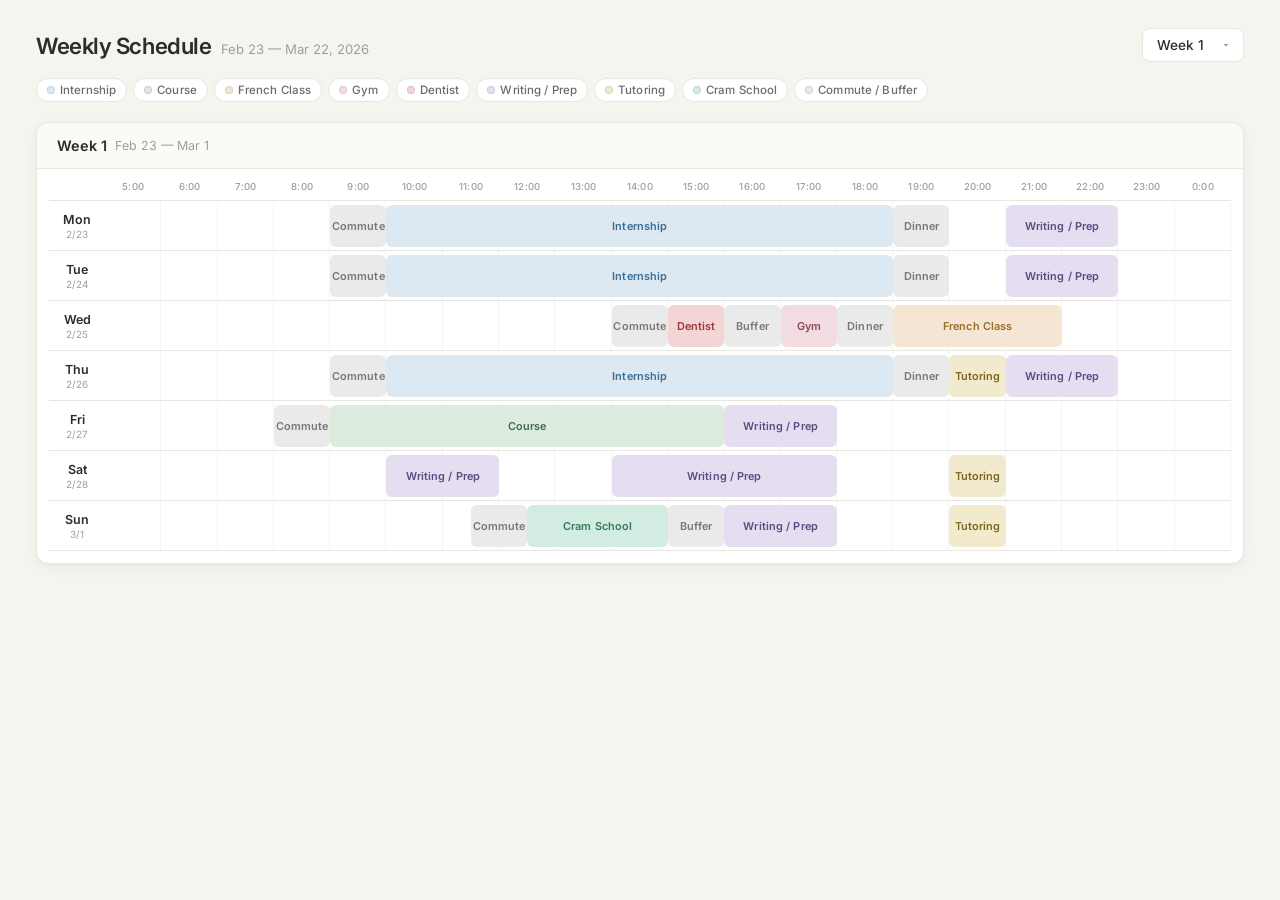
==== schedule.html @ 9792b630 "Implemented Firebase cloud storage and Google Sign-in" ====
<!DOCTYPE html>
<html lang="en">

<head>
    <meta charset="UTF-8">
    <meta name="viewport" content="width=device-width, initial-scale=1.0">
    <title>Weekly Schedule — 4 Weeks</title>
    <link href="https://fonts.googleapis.com/css2?family=Inter:wght@300;400;500;600;700&display=swap" rel="stylesheet">
    <style>
        /* ═══════════════════════════════════════
   NORDIC / SCANDINAVIAN DESIGN SYSTEM
   ═══════════════════════════════════════ */
        :root {
            --bg: #f5f5f0;
            --surface: #ffffff;
            --surface2: #fafaf7;
            --border: #e8e6e1;
            --border2: #d5d3ce;
            --text: #2c2c2c;
            --text-mid: #6b6b6b;
            --text-lt: #9e9e9e;
            --accent: #3d3d3d;
            --shadow: rgba(0, 0, 0, .04);

            /* Category colors — muted, Scandinavian palette */
            --c-intern: #5b8fb9;
            --c-course: #6b9b76;
            --c-french: #d4975a;
            --c-gym: #c47a8a;
            --c-dentist: #c25d5d;
            --c-writing: #8b72b0;
            --c-tutor: #c9a84c;
            --c-cram: #5bab8b;
            --c-buffer: #a0a0a0;
        }

        * {
            margin: 0;
            padding: 0;
            box-sizing: border-box;
        }

        body {
            font-family: 'Inter', -apple-system, BlinkMacSystemFont, sans-serif;
            background: var(--bg);
            color: var(--text);
            min-height: 100vh;
            -webkit-font-smoothing: antialiased;
        }

        /* ── Top bar ── */
        .topbar {
            display: flex;
            align-items: center;
            justify-content: space-between;
            padding: 28px 36px 16px;
            flex-wrap: wrap;
            gap: 12px;
        }

        .topbar-left {
            display: flex;
            align-items: baseline;
            gap: 10px;
            flex-wrap: wrap;
        }

        .topbar h1 {
            font-size: 1.4rem;
            font-weight: 600;
            letter-spacing: -.02em;
            color: var(--text);
        }

        .topbar .subtitle {
            font-size: .82rem;
            color: var(--text-lt);
            font-weight: 400;
        }

        .week-select {
            appearance: none;
            -webkit-appearance: none;
            background: var(--surface);
            color: var(--text);
            border: 1px solid var(--border);
            padding: 8px 36px 8px 14px;
            border-radius: 8px;
            font-size: .85rem;
            font-family: inherit;
            font-weight: 500;
            cursor: pointer;
            outline: none;
            background-image: url("data:image/svg+xml,%3Csvg xmlns='http://www.w3.org/2000/svg' width='10' height='10' viewBox='0 0 10 10'%3E%3Cpath fill='%239e9e9e' d='M2.5 4l2.5 2.5L7.5 4'/%3E%3C/svg%3E");
            background-repeat: no-repeat;
            background-position: right 12px center;
            background-size: 10px;
            transition: border-color .2s, box-shadow .2s;
        }

        .week-select:hover {
            border-color: var(--border2);
        }

        .week-select:focus {
            border-color: var(--accent);
            box-shadow: 0 0 0 3px rgba(60, 60, 60, .06);
        }

        /* ── Legend ── */
        .legend {
            display: flex;
            flex-wrap: wrap;
            gap: 6px;
            padding: 0 36px 20px;
        }

        .legend-item {
            display: flex;
            align-items: center;
            gap: 5px;
            font-size: .72rem;
            font-weight: 500;
            padding: 4px 10px;
            border-radius: 20px;
            background: var(--surface);
            border: 1px solid var(--border);
            color: var(--text-mid);
            letter-spacing: .01em;
        }

        .legend-dot {
            width: 8px;
            height: 8px;
            border-radius: 50%;
            flex-shrink: 0;
        }

        /* ── Week card ── */
        .gantt-container {
            padding: 0 36px 36px;
        }

        .week-card {
            background: var(--surface);
            border-radius: 12px;
            border: 1px solid var(--border);
            overflow: hidden;
            box-shadow: 0 1px 3px var(--shadow), 0 4px 16px var(--shadow);
        }

        .week-card-header {
            padding: 14px 20px;
            border-bottom: 1px solid var(--border);
            font-weight: 600;
            font-size: .9rem;
            display: flex;
            align-items: center;
            gap: 8px;
            background: var(--surface2);
        }

        .week-card-header span {
            color: var(--text-lt);
            font-weight: 400;
            font-size: .78rem;
        }

        .gantt-scroll {
            overflow-x: auto;
            padding: 8px 12px 12px;
        }

        .gantt {
            display: grid;
            min-width: 920px;
            user-select: none;
        }

        .time-header {
            font-size: .6rem;
            color: var(--text-lt);
            text-align: center;
            padding: 4px 0 8px;
            border-bottom: 1px solid var(--border);
            font-weight: 500;
            letter-spacing: .02em;
        }

        .day-label {
            display: flex;
            flex-direction: column;
            align-items: center;
            justify-content: center;
            padding: 6px 2px;
            border-bottom: 1px solid var(--border);
            font-size: .78rem;
            font-weight: 600;
            color: var(--text);
        }

        .day-label .date-num {
            font-size: .62rem;
            color: var(--text-lt);
            font-weight: 400;
            margin-top: 1px;
        }

        .day-row {
            grid-column: 2 / -1;
            position: relative;
            height: 50px;
            border-bottom: 1px solid var(--border);
            display: flex;
        }

        .hour-cell {
            flex: 1;
            border-right: 1px solid rgba(0, 0, 0, .04);
            cursor: pointer;
            transition: background .15s;
        }

        .hour-cell:last-child {
            border-right: none;
        }

        .hour-cell:hover {
            background: rgba(0, 0, 0, .018);
        }

        /* ── Events ── */
        .event {
            position: absolute;
            top: 4px;
            height: 42px;
            border-radius: 6px;
            display: flex;
            align-items: center;
            justify-content: center;
            font-size: .68rem;
            font-weight: 600;
            overflow: hidden;
            text-overflow: ellipsis;
            white-space: nowrap;
            padding: 0 14px;
            cursor: grab;
            z-index: 2;
            transition: box-shadow .15s;
            letter-spacing: .01em;
        }

        .event:hover {
            box-shadow: 0 2px 8px rgba(0, 0, 0, .1);
            z-index: 20;
        }

        .event.dragging {
            cursor: grabbing;
            box-shadow: 0 4px 16px rgba(0, 0, 0, .15);
            z-index: 100;
            opacity: .92;
        }

        /* Resize handles */
        .event .resize-left,
        .event .resize-right {
            position: absolute;
            top: 0;
            bottom: 0;
            width: 8px;
            cursor: ew-resize;
            z-index: 5;
        }

        .event .resize-left {
            left: 0;
            border-radius: 6px 0 0 6px;
        }

        .event .resize-right {
            right: 0;
            border-radius: 0 6px 6px 0;
        }

        .event:hover .resize-left,
        .event:hover .resize-right {
            background: rgba(0, 0, 0, .08);
        }

        /* Tooltip */
        .event .tooltip {
            display: none;
            position: absolute;
            bottom: calc(100% + 6px);
            left: 50%;
            transform: translateX(-50%);
            background: var(--text);
            color: #fff;
            padding: 5px 10px;
            border-radius: 6px;
            font-size: .68rem;
            font-weight: 400;
            white-space: nowrap;
            box-shadow: 0 4px 12px rgba(0, 0, 0, .15);
            z-index: 200;
            pointer-events: none;
        }

        .event:hover .tooltip {
            display: block;
        }

        .event.dragging .tooltip {
            display: block;
        }

        /* Delete button */
        .event .delete-btn {
            display: none;
            position: absolute;
            top: 3px;
            right: 12px;
            background: rgba(0, 0, 0, .12);
            border: none;
            color: var(--text);
            font-size: .6rem;
            width: 16px;
            height: 16px;
            border-radius: 50%;
            cursor: pointer;
            align-items: center;
            justify-content: center;
            line-height: 1;
        }

        .event:hover .delete-btn {
            display: flex;
        }

        /* Color classes — Nordic muted tones */
        .ev-intern {
            background: #dce9f3;
            color: #3a6d94;
        }

        .ev-course {
            background: #ddeade;
            color: #3f6e47;
        }

        .ev-french {
            background: #f5e6d3;
            color: #9a6a2f;
        }

        .ev-gym {
            background: #f3dce1;
            color: #8e4558;
        }

        .ev-dentist {
            background: #f3d5d5;
            color: #993a3a;
        }

        .ev-writing {
            background: #e5ddf0;
            color: #5e4a80;
        }

        .ev-tutor {
            background: #f2eacc;
            color: #7a6520;
        }

        .ev-cram {
            background: #d3ece2;
            color: #327a5d;
        }

        .ev-buffer {
            background: #eaeaea;
            color: #777;
        }

        /* ── Modal ── */
        .modal-overlay {
            display: none;
            position: fixed;
            inset: 0;
            background: rgba(0, 0, 0, .2);
            backdrop-filter: blur(4px);
            z-index: 500;
            align-items: center;
            justify-content: center;
        }

        .modal-overlay.open {
            display: flex;
        }

        .modal {
            background: var(--surface);
            border: 1px solid var(--border);
            border-radius: 14px;
            padding: 28px 30px;
            width: 380px;
            max-width: 92vw;
            box-shadow: 0 12px 48px rgba(0, 0, 0, .1);
            animation: modalIn .25s ease;
        }

        @keyframes modalIn {
            from {
                opacity: 0;
                transform: translateY(8px) scale(.98);
            }
        }

        .modal h3 {
            margin-bottom: 20px;
            font-size: 1rem;
            font-weight: 600;
            letter-spacing: -.01em;
        }

        .modal label {
            display: block;
            font-size: .72rem;
            font-weight: 500;
            color: var(--text-lt);
            margin-bottom: 4px;
            margin-top: 14px;
            text-transform: uppercase;
            letter-spacing: .06em;
        }

        .modal input,
        .modal select {
            width: 100%;
            background: var(--surface2);
            border: 1px solid var(--border);
            color: var(--text);
            padding: 9px 12px;
            border-radius: 8px;
            font-family: inherit;
            font-size: .85rem;
            outline: none;
            transition: border-color .2s;
        }

        .modal input:focus,
        .modal select:focus {
            border-color: var(--accent);
        }

        .color-grid {
            display: grid;
            grid-template-columns: repeat(5, 1fr);
            gap: 6px;
            margin-top: 6px;
        }

        .color-swatch {
            aspect-ratio: 1;
            border-radius: 8px;
            cursor: pointer;
            border: 2.5px solid transparent;
            transition: transform .12s, border-color .15s;
            display: flex;
            align-items: center;
            justify-content: center;
            font-size: .55rem;
            font-weight: 600;
            color: rgba(0, 0, 0, .55);
        }

        .color-swatch:hover {
            transform: scale(1.06);
        }

        .color-swatch.selected {
            border-color: var(--text);
            transform: scale(1.08);
        }

        .modal-actions {
            display: flex;
            gap: 8px;
            margin-top: 22px;
        }

        .modal-actions button {
            flex: 1;
            padding: 10px;
            border-radius: 8px;
            border: none;
            font-family: inherit;
            font-size: .85rem;
            font-weight: 500;
            cursor: pointer;
            transition: background .15s;
        }

        .btn-cancel {
            background: var(--surface2);
            color: var(--text-mid);
            border: 1px solid var(--border) !important;
        }

        .btn-cancel:hover {
            background: #f0efea;
        }

        .btn-add {
            background: var(--text);
            color: #fff;
        }

        .btn-add:hover {
            background: #1a1a1a;
        }

        .time-row {
            display: flex;
            gap: 8px;
        }

        .time-row>div {
            flex: 1;
        }

        /* ── Drag time indicator ── */
        .drag-time-indicator {
            position: fixed;
            background: var(--text);
            color: #fff;
            font-size: .7rem;
            font-weight: 500;
            padding: 3px 8px;
            border-radius: 4px;
            pointer-events: none;
            z-index: 300;
            display: none;
            white-space: nowrap;
            font-family: 'Inter', sans-serif;
        }

        @media (max-width:768px) {
            .topbar {
                padding: 20px 18px 12px;
            }

            .legend {
                padding: 0 18px 14px;
            }

            .gantt-container {
                padding: 0 14px 24px;
            }

            .topbar h1 {
                font-size: 1.15rem;
            }

            .gantt {
                min-width: 750px;
            }
        }
    </style>
</head>

<body>

    <div class="topbar">
        <div class="topbar-left">
            <h1>Weekly Schedule</h1>
            <span class="subtitle">Feb 23 — Mar 22, 2026</span>
        </div>
        <select class="week-select" id="weekSelect">
            <option value="0">Week 1</option>
            <option value="1">Week 2</option>
            <option value="2">Week 3</option>
            <option value="3">Week 4</option>
        </select>
    </div>

    <div class="legend" id="legend"></div>

    <div class="gantt-container">
        <div class="week-card">
            <div class="week-card-header" id="weekCardHeader"></div>
            <div class="gantt-scroll" id="ganttScroll">
                <div class="gantt" id="gantt"></div>
            </div>
        </div>
    </div>

    <!-- Add-event modal -->
    <div class="modal-overlay" id="modalOverlay">
        <div class="modal">
            <h3>Add Event</h3>
            <label>Name</label>
            <input type="text" id="modalName" placeholder="e.g. Meeting" />
            <div class="time-row">
                <div>
                    <label>Start</label>
                    <select id="modalStart"></select>
                </div>
                <div>
                    <label>End</label>
                    <select id="modalEnd"></select>
                </div>
            </div>
            <label>Color</label>
            <div class="color-grid" id="colorGrid"></div>
            <div class="modal-actions">
                <button class="btn-cancel" id="btnCancel">Cancel</button>
                <button class="btn-add" id="btnAdd">Add</button>
            </div>
        </div>
    </div>

    <!-- Drag time floating indicator -->
    <div class="drag-time-indicator" id="dragIndicator"></div>

    <script>
        /* ═══════════════════════════════════════
           DATA
           ═══════════════════════════════════════ */
        const categories = [
            { key: 'intern', label: 'Internship', color: 'var(--c-intern)', bg: '#dce9f3' },
            { key: 'course', label: 'Course', color: 'var(--c-course)', bg: '#ddeade' },
            { key: 'french', label: 'French Class', color: 'var(--c-french)', bg: '#f5e6d3' },
            { key: 'gym', label: 'Gym', color: 'var(--c-gym)', bg: '#f3dce1' },
            { key: 'dentist', label: 'Dentist', color: 'var(--c-dentist)', bg: '#f3d5d5' },
            { key: 'writing', label: 'Writing / Prep', color: 'var(--c-writing)', bg: '#e5ddf0' },
            { key: 'tutor', label: 'Tutoring', color: 'var(--c-tutor)', bg: '#f2eacc' },
            { key: 'cram', label: 'Cram School', color: 'var(--c-cram)', bg: '#d3ece2' },
            { key: 'buffer', label: 'Commute / Buffer', color: 'var(--c-buffer)', bg: '#eaeaea' },
        ];

        const dayLabels = ['Mon', 'Tue', 'Wed', 'Thu', 'Fri', 'Sat', 'Sun'];
        const HOUR_START = 5;
        const HOUR_COUNT = 20; // 5:00 → 0:00 (next day 1:00 = col 20 edge)
        const SNAP = 0.5;      // 30-min snap

        function displayHours() {
            const hrs = [];
            for (let i = 0; i < HOUR_COUNT; i++) hrs.push((HOUR_START + i) % 24);
            return hrs;
        }
        const HOURS = displayHours();

        function hourToOffset(h) {
            let m = h < HOUR_START ? h + 24 : h;
            return m - HOUR_START;
        }
        function offsetToHour(off) {
            return (HOUR_START + off) % 24;
        }
        function fmtTime(t) {
            const h = ((Math.floor(t) % 24) + 24) % 24;
            const m = Math.round((t - Math.floor(t)) * 60);
            return `${h}:${m.toString().padStart(2, '0')}`;
        }
        function fmtTimeMapped(mapped) {
            const h = mapped % 24;
            const m = Math.round((mapped - Math.floor(mapped)) * 60);
            return `${Math.floor(h)}:${m.toString().padStart(2, '0')}`;
        }

        // Week start dates
        const weekStarts = [
            new Date(2026, 1, 23), new Date(2026, 2, 2),
            new Date(2026, 2, 9), new Date(2026, 2, 16),
        ];
        const monthNames = ['Jan', 'Feb', 'Mar', 'Apr', 'May', 'Jun', 'Jul', 'Aug', 'Sep', 'Oct', 'Nov', 'Dec'];
        function fmtDate(d) { return `${monthNames[d.getMonth()]} ${d.getDate()}`; }

        // Default events
        function defaultEvents(wi) {
            const ev = [];
            const p = (d, s, e, c, l) => ev.push({ day: d, start: s, end: e, cls: c, label: l, id: crypto.randomUUID() });
            // Mon
            p(1, 9, 10, 'buffer', 'Commute'); p(1, 10, 19, 'intern', 'Internship');
            p(1, 19, 20, 'buffer', 'Dinner'); p(1, 21, 23, 'writing', 'Writing / Prep');
            // Tue
            p(2, 9, 10, 'buffer', 'Commute'); p(2, 10, 19, 'intern', 'Internship');
            p(2, 19, 20, 'buffer', 'Dinner'); p(2, 21, 23, 'writing', 'Writing / Prep');
            // Wed
            if (wi % 2 === 0) { p(3, 14, 15, 'buffer', 'Commute'); p(3, 15, 16, 'dentist', 'Dentist'); p(3, 16, 17, 'buffer', 'Buffer'); }
            p(3, 17, 18, 'gym', 'Gym'); p(3, 18, 19, 'buffer', 'Dinner');
            p(3, 19, 22, 'french', 'French Class');
            // Thu
            p(4, 9, 10, 'buffer', 'Commute'); p(4, 10, 19, 'intern', 'Internship');
            p(4, 19, 20, 'buffer', 'Dinner'); p(4, 20, 21, 'tutor', 'Tutoring');
            p(4, 21, 23, 'writing', 'Writing / Prep');
            // Fri
            p(5, 8, 9, 'buffer', 'Commute'); p(5, 9, 16, 'course', 'Course');
            p(5, 16, 18, 'writing', 'Writing / Prep');
            // Sat
            p(6, 10, 12, 'writing', 'Writing / Prep'); p(6, 14, 18, 'writing', 'Writing / Prep');
            p(6, 20, 21, 'tutor', 'Tutoring');
            // Sun
            p(7, 11.5, 12.5, 'buffer', 'Commute'); p(7, 12.5, 15, 'cram', 'Cram School');
            p(7, 15, 16, 'buffer', 'Buffer'); p(7, 16, 18, 'writing', 'Writing / Prep');
            p(7, 20, 21, 'tutor', 'Tutoring');
            return ev;
        }

        let weekEvents = [];
        const STORAGE_KEY = 'schedule_4week_v3';
        function loadData() {
            const raw = localStorage.getItem(STORAGE_KEY);
            if (raw) { try { weekEvents = JSON.parse(raw); return; } catch (e) { } }
            weekEvents = [0, 1, 2, 3].map(i => defaultEvents(i));
            saveData();
        }
        function saveData() { localStorage.setItem(STORAGE_KEY, JSON.stringify(weekEvents)); }

        /* ═══════════════════════════════════════
           LEGEND
           ═══════════════════════════════════════ */
        const legendEl = document.getElementById('legend');
        categories.forEach(c => {
            const item = document.createElement('div');
            item.className = 'legend-item';
            item.innerHTML = `<span class="legend-dot" style="background:${c.bg}; border:1px solid rgba(0,0,0,.1)"></span>${c.label}`;
            legendEl.appendChild(item);
        });

        /* ═══════════════════════════════════════
           RENDER
           ═══════════════════════════════════════ */
        let currentWeek = 0;
        const ganttEl = document.getElementById('gantt');
        const headerEl = document.getElementById('weekCardHeader');
        const weekSelect = document.getElementById('weekSelect');

        function render() {
            const wi = currentWeek;
            const ws = weekStarts[wi];
            const we = new Date(ws); we.setDate(we.getDate() + 6);
            headerEl.innerHTML = `Week ${wi + 1} <span>${fmtDate(ws)} — ${fmtDate(we)}</span>`;

            ganttEl.innerHTML = '';
            ganttEl.style.gridTemplateColumns = `56px repeat(${HOUR_COUNT}, 1fr)`;

            // Time headers
            const corner = document.createElement('div');
            corner.className = 'time-header';
            ganttEl.appendChild(corner);
            HOURS.forEach(h => {
                const th = document.createElement('div');
                th.className = 'time-header';
                th.textContent = `${h}:00`;
                ganttEl.appendChild(th);
            });

            // Day rows
            for (let d = 1; d <= 7; d++) {
                const dateObj = new Date(ws);
                dateObj.setDate(dateObj.getDate() + d - 1);

                const dayLabel = document.createElement('div');
                dayLabel.className = 'day-label';
                dayLabel.innerHTML = `${dayLabels[d - 1]}<span class="date-num">${dateObj.getMonth() + 1}/${dateObj.getDate()}</span>`;
                ganttEl.appendChild(dayLabel);

                const row = document.createElement('div');
                row.className = 'day-row';
                row.dataset.day = d;

                for (let i = 0; i < HOUR_COUNT; i++) {
                    const cell = document.createElement('div');
                    cell.className = 'hour-cell';
                    cell.addEventListener('click', () => openModal(d, i));
                    row.appendChild(cell);
                }

                // Events
                const dayEvents = weekEvents[wi].filter(e => e.day === d);
                dayEvents.forEach(ev => {
                    const offS = hourToOffset(ev.start);
                    const offE = hourToOffset(ev.end);
                    if (offS < 0 || offE <= offS || offS >= HOUR_COUNT) return;

                    const el = document.createElement('div');
                    el.className = `event ev-${ev.cls}`;
                    el.style.left = `${(offS / HOUR_COUNT) * 100}%`;
                    el.style.width = `${((offE - offS) / HOUR_COUNT) * 100}%`;
                    el.dataset.id = ev.id;

                    el.innerHTML = `
        <span class="resize-left"></span>
        <span class="event-label">${ev.label}</span>
        <span class="tooltip">${ev.label}  ${fmtTime(ev.start)}–${fmtTime(ev.end)}</span>
        <button class="delete-btn" title="Delete">✕</button>
        <span class="resize-right"></span>
      `;

                    // Delete
                    el.querySelector('.delete-btn').addEventListener('click', e => {
                        e.stopPropagation();
                        weekEvents[wi] = weekEvents[wi].filter(x => x.id !== ev.id);
                        saveData(); render();
                    });

                    // Drag (move)
                    setupDrag(el, ev, row);
                    // Resize left
                    setupResize(el.querySelector('.resize-left'), ev, 'left', row);
                    // Resize right
                    setupResize(el.querySelector('.resize-right'), ev, 'right', row);

                    row.appendChild(el);
                });

                ganttEl.appendChild(row);
            }
        }

        /* ═══════════════════════════════════════
           DRAG TO MOVE
           ═══════════════════════════════════════ */
        const dragIndicator = document.getElementById('dragIndicator');

        function setupDrag(el, ev, row) {
            let startX, origStart, origEnd, rowWidth;

            function onDown(e) {
                if (e.target.classList.contains('resize-left') ||
                    e.target.classList.contains('resize-right') ||
                    e.target.classList.contains('delete-btn')) return;
                e.preventDefault();
                e.stopPropagation();
                startX = e.clientX;
                origStart = hourToOffset(ev.start);
                origEnd = hourToOffset(ev.end);
                rowWidth = row.getBoundingClientRect().width;
                el.classList.add('dragging');
                document.addEventListener('mousemove', onMove);
                document.addEventListener('mouseup', onUp);
            }

            function onMove(e) {
                const dx = e.clientX - startX;
                const dOff = (dx / rowWidth) * HOUR_COUNT;
                const dur = origEnd - origStart;
                let newStart = Math.round((origStart + dOff) / SNAP) * SNAP;
                newStart = Math.max(0, Math.min(HOUR_COUNT - dur, newStart));
                const newEnd = newStart + dur;

                el.style.left = `${(newStart / HOUR_COUNT) * 100}%`;
                el.style.width = `${(dur / HOUR_COUNT) * 100}%`;

                // Update tooltip
                const mappedS = HOUR_START + newStart;
                const mappedE = HOUR_START + newEnd;
                el.querySelector('.tooltip').textContent = `${ev.label}  ${fmtTimeMapped(mappedS)}–${fmtTimeMapped(mappedE)}`;

                el._pendingStart = newStart;
                el._pendingEnd = newEnd;

                // Floating indicator
                dragIndicator.style.display = 'block';
                dragIndicator.style.left = `${e.clientX + 12}px`;
                dragIndicator.style.top = `${e.clientY - 28}px`;
                dragIndicator.textContent = `${fmtTimeMapped(mappedS)} – ${fmtTimeMapped(mappedE)}`;
            }

            function onUp() {
                document.removeEventListener('mousemove', onMove);
                document.removeEventListener('mouseup', onUp);
                el.classList.remove('dragging');
                dragIndicator.style.display = 'none';
                if (el._pendingStart !== undefined) {
                    const ms = HOUR_START + el._pendingStart;
                    const me = HOUR_START + el._pendingEnd;
                    ev.start = ms >= 24 ? ms - 24 : ms;
                    ev.end = me >= 24 ? me - 24 : me;
                    delete el._pendingStart;
                    delete el._pendingEnd;
                    saveData(); render();
                }
            }

            el.addEventListener('mousedown', onDown);
        }

        /* ═══════════════════════════════════════
           DRAG TO RESIZE
           ═══════════════════════════════════════ */
        function setupResize(handle, ev, side, row) {
            let startX, origOff, rowWidth, parentEl;

            handle.addEventListener('mousedown', e => {
                e.preventDefault();
                e.stopPropagation();
                startX = e.clientX;
                rowWidth = row.getBoundingClientRect().width;
                parentEl = handle.closest('.event');
                parentEl.classList.add('dragging');

                if (side === 'left') {
                    origOff = hourToOffset(ev.start);
                } else {
                    origOff = hourToOffset(ev.end);
                }

                document.addEventListener('mousemove', onMove);
                document.addEventListener('mouseup', onUp);
            });

            function onMove(e) {
                const dx = e.clientX - startX;
                const dOff = (dx / rowWidth) * HOUR_COUNT;
                let newOff = Math.round((origOff + dOff) / SNAP) * SNAP;
                newOff = Math.max(0, Math.min(HOUR_COUNT, newOff));

                if (side === 'left') {
                    const endOff = hourToOffset(ev.end);
                    if (newOff >= endOff - SNAP) newOff = endOff - SNAP;
                    if (newOff < 0) newOff = 0;
                    parentEl.style.left = `${(newOff / HOUR_COUNT) * 100}%`;
                    parentEl.style.width = `${((endOff - newOff) / HOUR_COUNT) * 100}%`;
                    parentEl._pendingOff = newOff;

                    const mappedS = HOUR_START + newOff;
                    const mappedE = HOUR_START + endOff;
                    parentEl.querySelector('.tooltip').textContent = `${ev.label}  ${fmtTimeMapped(mappedS)}–${fmtTimeMapped(mappedE)}`;
                    dragIndicator.style.display = 'block';
                    dragIndicator.style.left = `${e.clientX + 12}px`;
                    dragIndicator.style.top = `${e.clientY - 28}px`;
                    dragIndicator.textContent = `${fmtTimeMapped(mappedS)} – ${fmtTimeMapped(mappedE)}`;
                } else {
                    const startOff = hourToOffset(ev.start);
                    if (newOff <= startOff + SNAP) newOff = startOff + SNAP;
                    if (newOff > HOUR_COUNT) newOff = HOUR_COUNT;
                    parentEl.style.width = `${((newOff - startOff) / HOUR_COUNT) * 100}%`;
                    parentEl._pendingOff = newOff;

                    const mappedS = HOUR_START + startOff;
                    const mappedE = HOUR_START + newOff;
                    parentEl.querySelector('.tooltip').textContent = `${ev.label}  ${fmtTimeMapped(mappedS)}–${fmtTimeMapped(mappedE)}`;
                    dragIndicator.style.display = 'block';
                    dragIndicator.style.left = `${e.clientX + 12}px`;
                    dragIndicator.style.top = `${e.clientY - 28}px`;
                    dragIndicator.textContent = `${fmtTimeMapped(mappedS)} – ${fmtTimeMapped(mappedE)}`;
                }
            }

            function onUp() {
                document.removeEventListener('mousemove', onMove);
                document.removeEventListener('mouseup', onUp);
                parentEl.classList.remove('dragging');
                dragIndicator.style.display = 'none';

                if (parentEl._pendingOff !== undefined) {
                    const mapped = HOUR_START + parentEl._pendingOff;
                    const realH = mapped >= 24 ? mapped - 24 : mapped;
                    if (side === 'left') {
                        ev.start = realH;
                    } else {
                        ev.end = realH;
                    }
                    delete parentEl._pendingOff;
                    saveData(); render();
                }
            }
        }

        /* ═══════════════════════════════════════
           WEEK SELECTOR
           ═══════════════════════════════════════ */
        weekSelect.addEventListener('change', () => {
            currentWeek = parseInt(weekSelect.value);
            render();
        });

        /* ═══════════════════════════════════════
           ADD-EVENT MODAL
           ═══════════════════════════════════════ */
        const modalOverlay = document.getElementById('modalOverlay');
        const modalName = document.getElementById('modalName');
        const modalStart = document.getElementById('modalStart');
        const modalEnd = document.getElementById('modalEnd');
        const colorGrid = document.getElementById('colorGrid');
        const btnCancel = document.getElementById('btnCancel');
        const btnAdd = document.getElementById('btnAdd');

        let modalDay = 1, selectedColor = 'intern';

        function buildTimeOptions(sel) {
            sel.innerHTML = '';
            for (let t = 5; t <= 25; t += 0.5) {
                const opt = document.createElement('option');
                opt.value = t;
                const hh = Math.floor(t) % 24;
                const mm = (t % 1 === 0) ? '00' : '30';
                opt.textContent = `${hh}:${mm}`;
                sel.appendChild(opt);
            }
        }
        buildTimeOptions(modalStart);
        buildTimeOptions(modalEnd);

        categories.forEach(c => {
            const sw = document.createElement('div');
            sw.className = 'color-swatch';
            sw.style.background = c.bg;
            sw.textContent = c.label;
            sw.dataset.key = c.key;
            sw.addEventListener('click', () => {
                document.querySelectorAll('.color-swatch').forEach(s => s.classList.remove('selected'));
                sw.classList.add('selected');
                selectedColor = c.key;
                modalName.value = c.label;
            });
            colorGrid.appendChild(sw);
        });

        function openModal(day, hourIndex) {
            modalDay = day;
            const mapped = HOUR_START + hourIndex;
            modalStart.value = mapped;
            modalEnd.value = Math.min(mapped + 1, 25);
            modalName.value = '';
            document.querySelectorAll('.color-swatch').forEach(s => s.classList.remove('selected'));
            const first = colorGrid.querySelector('.color-swatch');
            if (first) { first.classList.add('selected'); selectedColor = first.dataset.key; }
            modalOverlay.classList.add('open');
            setTimeout(() => modalName.focus(), 80);
        }
        function closeModal() { modalOverlay.classList.remove('open'); }

        btnCancel.addEventListener('click', closeModal);
        modalOverlay.addEventListener('click', e => { if (e.target === modalOverlay) closeModal(); });
        document.addEventListener('keydown', e => { if (e.key === 'Escape') closeModal(); });

        btnAdd.addEventListener('click', () => {
            const s = parseFloat(modalStart.value);
            const e = parseFloat(modalEnd.value);
            if (e <= s) { alert('End time must be after start time.'); return; }
            const name = modalName.value.trim() || categories.find(c => c.key === selectedColor)?.label || 'Event';
            weekEvents[currentWeek].push({
                day: modalDay,
                start: s >= 24 ? s - 24 : s,
                end: e >= 24 ? e - 24 : e,
                cls: selectedColor,
                label: name,
                id: crypto.randomUUID(),
            });
            saveData(); closeModal(); render();
        });

        /* ═══════════════════════════════════════
           INIT
           ═══════════════════════════════════════ */
        loadData();
        render();
    </script>
</body>

</html>
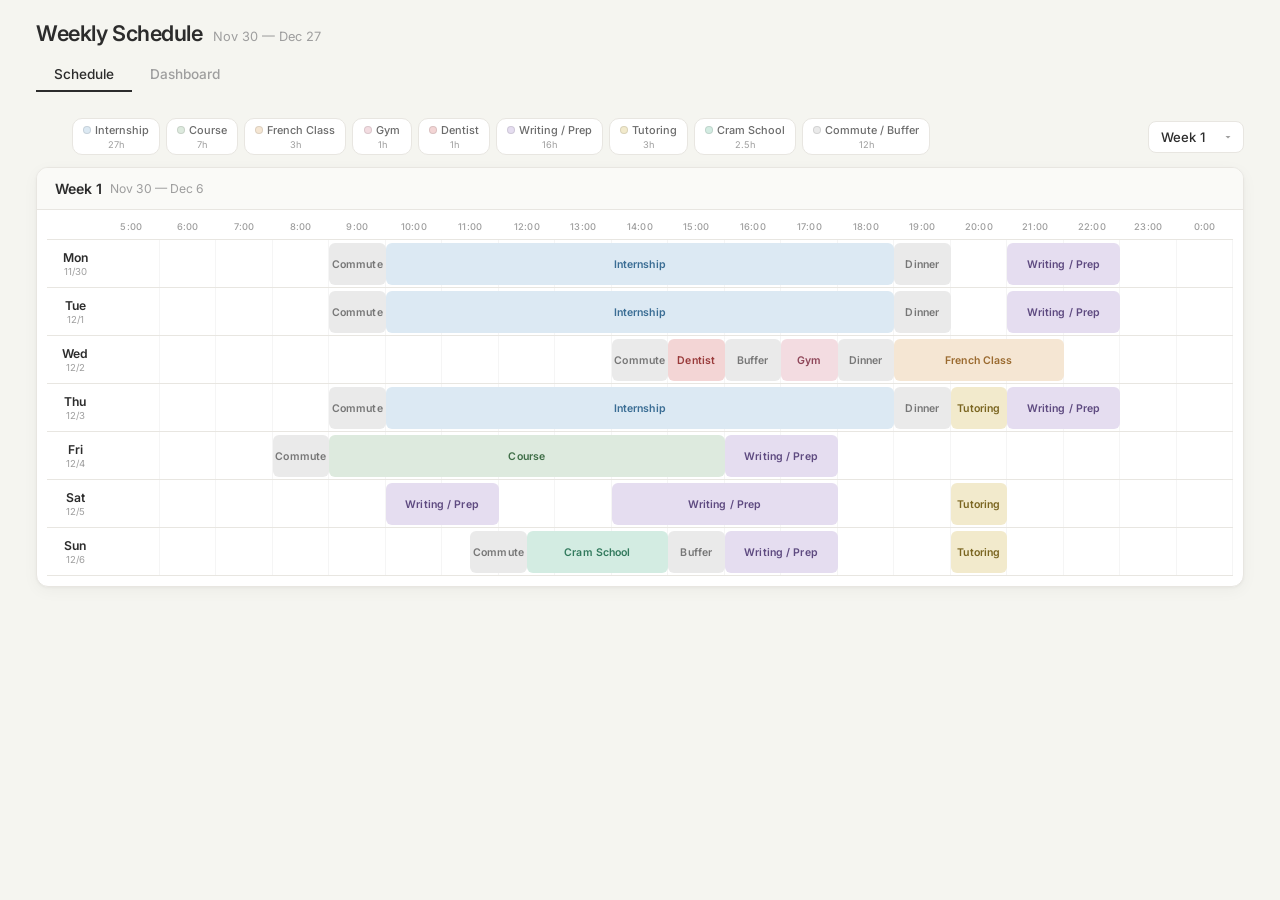
==== commit def0e252: "Integrate Weekly Schedule component and update Firebase config" ====
--- a/schedule.html
+++ b/schedule.html
@@ -4,15 +4,12 @@
 <head>
     <meta charset="UTF-8">
     <meta name="viewport" content="width=device-width, initial-scale=1.0">
-    <title>Weekly Schedule — 4 Weeks</title>
+    <title>Weekly Schedule</title>
     <link href="https://fonts.googleapis.com/css2?family=Inter:wght@300;400;500;600;700&display=swap" rel="stylesheet">
     <style>
-        /* ═══════════════════════════════════════
-   NORDIC / SCANDINAVIAN DESIGN SYSTEM
-   ═══════════════════════════════════════ */
         :root {
             --bg: #f5f5f0;
-            --surface: #ffffff;
+            --surface: #fff;
             --surface2: #fafaf7;
             --border: #e8e6e1;
             --border2: #d5d3ce;
@@ -20,125 +17,164 @@
             --text-mid: #6b6b6b;
             --text-lt: #9e9e9e;
             --accent: #3d3d3d;
-            --shadow: rgba(0, 0, 0, .04);
-
-            /* Category colors — muted, Scandinavian palette */
-            --c-intern: #5b8fb9;
-            --c-course: #6b9b76;
-            --c-french: #d4975a;
-            --c-gym: #c47a8a;
-            --c-dentist: #c25d5d;
-            --c-writing: #8b72b0;
-            --c-tutor: #c9a84c;
-            --c-cram: #5bab8b;
-            --c-buffer: #a0a0a0;
+            --shadow: rgba(0, 0, 0, .04)
         }
 
         * {
             margin: 0;
             padding: 0;
-            box-sizing: border-box;
+            box-sizing: border-box
         }
 
         body {
-            font-family: 'Inter', -apple-system, BlinkMacSystemFont, sans-serif;
+            font-family: 'Inter', -apple-system, sans-serif;
             background: var(--bg);
             color: var(--text);
             min-height: 100vh;
-            -webkit-font-smoothing: antialiased;
-        }
-
-        /* ── Top bar ── */
+            -webkit-font-smoothing: antialiased
+        }
+
         .topbar {
             display: flex;
             align-items: center;
             justify-content: space-between;
-            padding: 28px 36px 16px;
+            padding: 20px 36px 0;
             flex-wrap: wrap;
-            gap: 12px;
+            gap: 10px
         }
 
         .topbar-left {
             display: flex;
             align-items: baseline;
             gap: 10px;
+            flex-wrap: wrap
+        }
+
+        .topbar h1 {
+            font-size: 1.35rem;
+            font-weight: 600;
+            letter-spacing: -.02em
+        }
+
+        .topbar .subtitle {
+            font-size: .8rem;
+            color: var(--text-lt)
+        }
+
+        .tabs {
+            display: flex;
+            gap: 0;
+            padding: 12px 36px 0
+        }
+
+        .tab-btn {
+            background: none;
+            border: none;
+            font-family: inherit;
+            font-size: .85rem;
+            font-weight: 500;
+            color: var(--text-lt);
+            padding: 8px 18px;
+            cursor: pointer;
+            border-bottom: 2px solid transparent;
+            transition: color .2s, border-color .2s
+        }
+
+        .tab-btn:hover {
+            color: var(--text-mid)
+        }
+
+        .tab-btn.active {
+            color: var(--text);
+            border-bottom-color: var(--text)
+        }
+
+        .controls-row {
+            display: flex;
+            align-items: center;
+            justify-content: space-between;
+            padding: 14px 36px 0;
             flex-wrap: wrap;
-        }
-
-        .topbar h1 {
-            font-size: 1.4rem;
-            font-weight: 600;
-            letter-spacing: -.02em;
-            color: var(--text);
-        }
-
-        .topbar .subtitle {
-            font-size: .82rem;
-            color: var(--text-lt);
-            font-weight: 400;
-        }
-
-        .week-select {
+            gap: 10px
+        }
+
+        select.week-select,
+        select.chart-week-select {
             appearance: none;
             -webkit-appearance: none;
             background: var(--surface);
             color: var(--text);
             border: 1px solid var(--border);
-            padding: 8px 36px 8px 14px;
+            padding: 7px 34px 7px 12px;
             border-radius: 8px;
-            font-size: .85rem;
+            font-size: .82rem;
             font-family: inherit;
             font-weight: 500;
             cursor: pointer;
             outline: none;
             background-image: url("data:image/svg+xml,%3Csvg xmlns='http://www.w3.org/2000/svg' width='10' height='10' viewBox='0 0 10 10'%3E%3Cpath fill='%239e9e9e' d='M2.5 4l2.5 2.5L7.5 4'/%3E%3C/svg%3E");
             background-repeat: no-repeat;
-            background-position: right 12px center;
+            background-position: right 10px center;
             background-size: 10px;
-            transition: border-color .2s, box-shadow .2s;
-        }
-
-        .week-select:hover {
-            border-color: var(--border2);
-        }
-
-        .week-select:focus {
+            transition: border-color .2s
+        }
+
+        select.week-select:hover,
+        select.chart-week-select:hover {
+            border-color: var(--border2)
+        }
+
+        select.week-select:focus,
+        select.chart-week-select:focus {
             border-color: var(--accent);
-            box-shadow: 0 0 0 3px rgba(60, 60, 60, .06);
-        }
-
-        /* ── Legend ── */
+            box-shadow: 0 0 0 3px rgba(60, 60, 60, .06)
+        }
+
+        /* Legend with progress */
         .legend {
             display: flex;
             flex-wrap: wrap;
             gap: 6px;
-            padding: 0 36px 20px;
+            padding: 12px 36px
         }
 
         .legend-item {
             display: flex;
-            align-items: center;
-            gap: 5px;
-            font-size: .72rem;
+            flex-direction: column;
+            align-items: center;
+            gap: 2px;
+            font-size: .68rem;
             font-weight: 500;
             padding: 4px 10px;
-            border-radius: 20px;
+            border-radius: 10px;
             background: var(--surface);
             border: 1px solid var(--border);
             color: var(--text-mid);
-            letter-spacing: .01em;
+            min-width: 60px
+        }
+
+        .legend-top {
+            display: flex;
+            align-items: center;
+            gap: 4px
         }
 
         .legend-dot {
             width: 8px;
             height: 8px;
             border-radius: 50%;
-            flex-shrink: 0;
-        }
-
-        /* ── Week card ── */
+            flex-shrink: 0
+        }
+
+        .legend-progress {
+            font-size: .58rem;
+            color: var(--text-lt);
+            font-weight: 400
+        }
+
+        /* Gantt */
         .gantt-container {
-            padding: 0 36px 36px;
+            padding: 0 36px 36px
         }
 
         .week-card {
@@ -146,99 +182,98 @@
             border-radius: 12px;
             border: 1px solid var(--border);
             overflow: hidden;
-            box-shadow: 0 1px 3px var(--shadow), 0 4px 16px var(--shadow);
+            box-shadow: 0 1px 3px var(--shadow), 0 4px 16px var(--shadow)
         }
 
         .week-card-header {
-            padding: 14px 20px;
+            padding: 12px 18px;
             border-bottom: 1px solid var(--border);
             font-weight: 600;
-            font-size: .9rem;
+            font-size: .88rem;
             display: flex;
             align-items: center;
             gap: 8px;
-            background: var(--surface2);
+            background: var(--surface2)
         }
 
         .week-card-header span {
             color: var(--text-lt);
             font-weight: 400;
-            font-size: .78rem;
+            font-size: .76rem
         }
 
         .gantt-scroll {
             overflow-x: auto;
-            padding: 8px 12px 12px;
+            padding: 8px 10px 10px
         }
 
         .gantt {
             display: grid;
             min-width: 920px;
-            user-select: none;
+            user-select: none
         }
 
         .time-header {
+            font-size: .58rem;
+            color: var(--text-lt);
+            text-align: center;
+            padding: 3px 0 7px;
+            border-bottom: 1px solid var(--border);
+            font-weight: 500;
+            letter-spacing: .02em
+        }
+
+        .day-label {
+            display: flex;
+            flex-direction: column;
+            align-items: center;
+            justify-content: center;
+            padding: 5px 2px;
+            border-bottom: 1px solid var(--border);
+            font-size: .76rem;
+            font-weight: 600
+        }
+
+        .day-label .date-num {
             font-size: .6rem;
             color: var(--text-lt);
-            text-align: center;
-            padding: 4px 0 8px;
+            font-weight: 400;
+            margin-top: 1px
+        }
+
+        .day-row {
+            grid-column: 2/-1;
+            position: relative;
+            height: 48px;
             border-bottom: 1px solid var(--border);
-            font-weight: 500;
-            letter-spacing: .02em;
-        }
-
-        .day-label {
-            display: flex;
-            flex-direction: column;
-            align-items: center;
-            justify-content: center;
-            padding: 6px 2px;
-            border-bottom: 1px solid var(--border);
-            font-size: .78rem;
-            font-weight: 600;
-            color: var(--text);
-        }
-
-        .day-label .date-num {
-            font-size: .62rem;
-            color: var(--text-lt);
-            font-weight: 400;
-            margin-top: 1px;
-        }
-
-        .day-row {
-            grid-column: 2 / -1;
-            position: relative;
-            height: 50px;
-            border-bottom: 1px solid var(--border);
-            display: flex;
+            display: flex
         }
 
         .hour-cell {
             flex: 1;
             border-right: 1px solid rgba(0, 0, 0, .04);
             cursor: pointer;
-            transition: background .15s;
+            transition: background .12s
         }
 
         .hour-cell:last-child {
-            border-right: none;
+            border-right: none
         }
 
         .hour-cell:hover {
-            background: rgba(0, 0, 0, .018);
-        }
-
-        /* ── Events ── */
+            background: rgba(0, 0, 0, .018)
+        }
+
+        /* Events */
         .event {
             position: absolute;
-            top: 4px;
+            top: 3px;
             height: 42px;
             border-radius: 6px;
             display: flex;
             align-items: center;
             justify-content: center;
-            font-size: .68rem;
+            font-size: .66rem;
             font-weight: 600;
             overflow: hidden;
             text-overflow: ellipsis;
@@ -247,22 +282,21 @@
             cursor: grab;
             z-index: 2;
             transition: box-shadow .15s;
-            letter-spacing: .01em;
+            letter-spacing: .01em
         }
 
         .event:hover {
             box-shadow: 0 2px 8px rgba(0, 0, 0, .1);
-            z-index: 20;
+            z-index: 20
         }
 
         .event.dragging {
             cursor: grabbing;
             box-shadow: 0 4px 16px rgba(0, 0, 0, .15);
             z-index: 100;
-            opacity: .92;
-        }
-
-        /* Resize handles */
+            opacity: .92
+        }
+
         .event .resize-left,
         .event .resize-right {
             position: absolute;
@@ -270,25 +304,24 @@
             bottom: 0;
             width: 8px;
             cursor: ew-resize;
-            z-index: 5;
+            z-index: 5
         }
 
         .event .resize-left {
             left: 0;
-            border-radius: 6px 0 0 6px;
+            border-radius: 6px 0 0 6px
         }
 
         .event .resize-right {
             right: 0;
-            border-radius: 0 6px 6px 0;
+            border-radius: 0 6px 6px 0
         }
 
         .event:hover .resize-left,
         .event:hover .resize-right {
-            background: rgba(0, 0, 0, .08);
-        }
-
-        /* Tooltip */
+            background: rgba(0, 0, 0, .08)
+        }
+
         .event .tooltip {
             display: none;
             position: absolute;
@@ -299,23 +332,19 @@
             color: #fff;
             padding: 5px 10px;
             border-radius: 6px;
-            font-size: .68rem;
+            font-size: .66rem;
             font-weight: 400;
             white-space: nowrap;
             box-shadow: 0 4px 12px rgba(0, 0, 0, .15);
             z-index: 200;
-            pointer-events: none;
-        }
-
-        .event:hover .tooltip {
-            display: block;
-        }
-
+            pointer-events: none
+        }
+
+        .event:hover .tooltip,
         .event.dragging .tooltip {
-            display: block;
-        }
-
-        /* Delete button */
+            display: block
+        }
+
         .event .delete-btn {
             display: none;
             position: absolute;
@@ -324,219 +353,289 @@
             background: rgba(0, 0, 0, .12);
             border: none;
             color: var(--text);
-            font-size: .6rem;
-            width: 16px;
-            height: 16px;
+            font-size: .58rem;
+            width: 15px;
+            height: 15px;
             border-radius: 50%;
             cursor: pointer;
             align-items: center;
             justify-content: center;
-            line-height: 1;
+            line-height: 1
         }
 
         .event:hover .delete-btn {
-            display: flex;
-        }
-
-        /* Color classes — Nordic muted tones */
+            display: flex
+        }
+
         .ev-intern {
             background: #dce9f3;
-            color: #3a6d94;
+            color: #3a6d94
         }
 
         .ev-course {
             background: #ddeade;
-            color: #3f6e47;
+            color: #3f6e47
         }
 
         .ev-french {
             background: #f5e6d3;
-            color: #9a6a2f;
+            color: #9a6a2f
         }
 
         .ev-gym {
             background: #f3dce1;
-            color: #8e4558;
+            color: #8e4558
         }
 
         .ev-dentist {
             background: #f3d5d5;
-            color: #993a3a;
+            color: #993a3a
         }
 
         .ev-writing {
             background: #e5ddf0;
-            color: #5e4a80;
+            color: #5e4a80
         }
 
         .ev-tutor {
             background: #f2eacc;
-            color: #7a6520;
+            color: #7a6520
         }
 
         .ev-cram {
             background: #d3ece2;
-            color: #327a5d;
+            color: #327a5d
         }
 
         .ev-buffer {
             background: #eaeaea;
-            color: #777;
-        }
-
-        /* ── Modal ── */
+            color: #777
+        }
+
+        /* Modal */
         .modal-overlay {
             display: none;
             position: fixed;
             inset: 0;
-            background: rgba(0, 0, 0, .2);
+            background: rgba(0, 0, 0, .18);
             backdrop-filter: blur(4px);
             z-index: 500;
             align-items: center;
-            justify-content: center;
+            justify-content: center
         }
 
         .modal-overlay.open {
-            display: flex;
+            display: flex
         }
 
         .modal {
             background: var(--surface);
             border: 1px solid var(--border);
             border-radius: 14px;
-            padding: 28px 30px;
-            width: 380px;
+            padding: 26px 28px;
+            width: 400px;
             max-width: 92vw;
             box-shadow: 0 12px 48px rgba(0, 0, 0, .1);
-            animation: modalIn .25s ease;
+            animation: modalIn .22s ease
         }
 
         @keyframes modalIn {
             from {
                 opacity: 0;
-                transform: translateY(8px) scale(.98);
+                transform: translateY(8px) scale(.98)
             }
         }
 
         .modal h3 {
-            margin-bottom: 20px;
-            font-size: 1rem;
-            font-weight: 600;
-            letter-spacing: -.01em;
+            margin-bottom: 18px;
+            font-size: .95rem;
+            font-weight: 600
         }
 
         .modal label {
             display: block;
-            font-size: .72rem;
+            font-size: .68rem;
             font-weight: 500;
             color: var(--text-lt);
             margin-bottom: 4px;
             margin-top: 14px;
             text-transform: uppercase;
-            letter-spacing: .06em;
-        }
-
-        .modal input,
+            letter-spacing: .06em
+        }
+
+        .modal input[type=text],
         .modal select {
             width: 100%;
             background: var(--surface2);
             border: 1px solid var(--border);
             color: var(--text);
-            padding: 9px 12px;
+            padding: 8px 10px;
             border-radius: 8px;
             font-family: inherit;
-            font-size: .85rem;
+            font-size: .82rem;
             outline: none;
-            transition: border-color .2s;
-        }
-
-        .modal input:focus,
+            transition: border-color .2s
+        }
+
+        .modal input[type=text]:focus,
         .modal select:focus {
-            border-color: var(--accent);
-        }
-
-        .color-grid {
-            display: grid;
-            grid-template-columns: repeat(5, 1fr);
-            gap: 6px;
-            margin-top: 6px;
-        }
-
-        .color-swatch {
-            aspect-ratio: 1;
-            border-radius: 8px;
-            cursor: pointer;
-            border: 2.5px solid transparent;
-            transition: transform .12s, border-color .15s;
-            display: flex;
-            align-items: center;
-            justify-content: center;
-            font-size: .55rem;
-            font-weight: 600;
-            color: rgba(0, 0, 0, .55);
-        }
-
-        .color-swatch:hover {
-            transform: scale(1.06);
-        }
-
-        .color-swatch.selected {
-            border-color: var(--text);
-            transform: scale(1.08);
+            border-color: var(--accent)
         }
 
         .modal-actions {
             display: flex;
             gap: 8px;
-            margin-top: 22px;
+            margin-top: 20px
         }
 
         .modal-actions button {
             flex: 1;
-            padding: 10px;
+            padding: 9px;
             border-radius: 8px;
             border: none;
             font-family: inherit;
-            font-size: .85rem;
+            font-size: .82rem;
             font-weight: 500;
             cursor: pointer;
-            transition: background .15s;
+            transition: background .15s
         }
 
         .btn-cancel {
             background: var(--surface2);
             color: var(--text-mid);
-            border: 1px solid var(--border) !important;
+            border: 1px solid var(--border) !important
         }
 
         .btn-cancel:hover {
-            background: #f0efea;
-        }
-
-        .btn-add {
+            background: #f0efea
+        }
+
+        .btn-add,
+        .btn-primary {
             background: var(--text);
-            color: #fff;
-        }
-
-        .btn-add:hover {
-            background: #1a1a1a;
-        }
-
-        .time-row {
-            display: flex;
-            gap: 8px;
-        }
-
-        .time-row>div {
-            flex: 1;
-        }
-
-        /* ── Drag time indicator ── */
+            color: #fff
+        }
+
+        .btn-add:hover,
+        .btn-primary:hover {
+            background: #1a1a1a
+        }
+
+        /* Scroll wheel time picker */
+        .time-picker-row {
+            display: flex;
+            gap: 16px;
+            margin-top: 6px;
+            align-items: center;
+            justify-content: center
+        }
+
+        .scroll-picker {
+            display: flex;
+            flex-direction: column;
+            align-items: center;
+            gap: 2px;
+            user-select: none
+        }
+
+        .scroll-picker .sp-label {
+            font-size: .58rem;
+            color: var(--text-lt);
+            text-transform: uppercase;
+            font-weight: 500;
+            letter-spacing: .05em;
+            margin-bottom: 2px
+        }
+
+        .scroll-picker .sp-btn {
+            width: 36px;
+            height: 24px;
+            display: flex;
+            align-items: center;
+            justify-content: center;
+            border: 1px solid var(--border);
+            border-radius: 6px;
+            background: var(--surface2);
+            cursor: pointer;
+            font-size: .72rem;
+            color: var(--text-mid);
+            transition: background .12s
+        }
+
+        .scroll-picker .sp-btn:hover {
+            background: var(--border)
+        }
+
+        .scroll-picker .sp-btn:active {
+            background: var(--border2)
+        }
+
+        .scroll-picker .sp-val {
+            font-size: 1.1rem;
+            font-weight: 600;
+            width: 36px;
+            text-align: center;
+            padding: 4px 0
+        }
+
+        .time-sep {
+            font-size: 1.2rem;
+            font-weight: 700;
+            color: var(--text-lt);
+            padding-top: 16px
+        }
+
+        /* Toggle list for event selection */
+        .toggle-section {
+            margin-top: 6px
+        }
+
+        .toggle-group {
+            display: flex;
+            flex-wrap: wrap;
+            gap: 4px;
+            margin-bottom: 8px
+        }
+
+        .toggle-pill {
+            display: inline-flex;
+            align-items: center;
+            gap: 4px;
+            padding: 5px 12px;
+            border-radius: 20px;
+            border: 1.5px solid var(--border);
+            background: var(--surface2);
+            font-size: .72rem;
+            font-weight: 500;
+            cursor: pointer;
+            transition: all .15s;
+            color: var(--text-mid);
+            user-select: none
+        }
+
+        .toggle-pill:hover {
+            border-color: var(--border2)
+        }
+
+        .toggle-pill.active {
+            border-color: var(--text);
+            color: var(--text);
+            background: var(--surface);
+            font-weight: 600
+        }
+
+        .toggle-pill .pill-dot {
+            width: 8px;
+            height: 8px;
+            border-radius: 50%;
+            flex-shrink: 0
+        }
+
         .drag-time-indicator {
             position: fixed;
             background: var(--text);
             color: #fff;
-            font-size: .7rem;
+            font-size: .68rem;
             font-weight: 500;
             padding: 3px 8px;
             border-radius: 4px;
@@ -544,524 +643,683 @@
             z-index: 300;
             display: none;
             white-space: nowrap;
-            font-family: 'Inter', sans-serif;
-        }
-
-        @media (max-width:768px) {
-            .topbar {
-                padding: 20px 18px 12px;
+            font-family: 'Inter', sans-serif
+        }
+
+        .panel {
+            display: none
+        }
+
+        .panel.active {
+            display: block
+        }
+
+        /* Dashboard */
+        .dash-container {
+            padding: 8px 36px 40px
+        }
+
+        .dash-grid {
+            display: grid;
+            grid-template-columns: 1fr 1fr;
+            gap: 20px
+        }
+
+        @media(max-width:900px) {
+            .dash-grid {
+                grid-template-columns: 1fr
             }
+        }
+
+        .dash-card {
+            background: var(--surface);
+            border: 1px solid var(--border);
+            border-radius: 12px;
+            padding: 22px 24px;
+            box-shadow: 0 1px 3px var(--shadow)
+        }
+
+        .dash-card h3 {
+            font-size: .88rem;
+            font-weight: 600;
+            margin-bottom: 14px;
+            display: flex;
+            align-items: center;
+            gap: 6px
+        }
+
+        .dash-card h3 .icon {
+            font-size: 1rem
+        }
+
+        .dash-card-header {
+            display: flex;
+            align-items: center;
+            justify-content: space-between;
+            margin-bottom: 14px;
+            flex-wrap: wrap;
+            gap: 8px
+        }
+
+        .dash-card-header h3 {
+            margin-bottom: 0
+        }
+
+        .date-row {
+            display: flex;
+            gap: 12px;
+            margin-bottom: 6px;
+            flex-wrap: wrap
+        }
+
+        .date-row>div {
+            flex: 1;
+            min-width: 140px
+        }
+
+        .date-row label,
+        .dash-label {
+            display: block;
+            font-size: .68rem;
+            font-weight: 500;
+            color: var(--text-lt);
+            margin-bottom: 3px;
+            text-transform: uppercase;
+            letter-spacing: .05em
+        }
+
+        .date-row input[type=date] {
+            width: 100%;
+            background: var(--surface2);
+            border: 1px solid var(--border);
+            color: var(--text);
+            padding: 8px 10px;
+            border-radius: 8px;
+            font-family: inherit;
+            font-size: .82rem;
+            outline: none
+        }
+
+        .date-row input[type=date]:focus {
+            border-color: var(--accent)
+        }
+
+        .date-info {
+            font-size: .72rem;
+            color: var(--text-lt);
+            margin-top: 6px
+        }
+
+        /* Tag management */
+        .tag-table {
+            width: 100%;
+            border-collapse: collapse;
+            font-size: .76rem
+        }
+
+        .tag-table th {
+            text-align: left;
+            font-weight: 500;
+            color: var(--text-lt);
+            padding: 6px 8px;
+            border-bottom: 1px solid var(--border);
+            font-size: .66rem;
+            text-transform: uppercase;
+            letter-spacing: .05em
+        }
+
+        .tag-table td {
+            padding: 6px 8px;
+            border-bottom: 1px solid var(--border);
+            vertical-align: middle
+        }
+
+        .tag-table tr.dragging-row {
+            opacity: .5;
+            background: var(--surface2)
+        }
+
+        .tag-table .drag-handle {
+            cursor: grab;
+            color: var(--text-lt);
+            font-size: .8rem;
+            padding-right: 6px;
+            user-select: none
+        }
+
+        .tag-table .drag-handle:active {
+            cursor: grabbing
+        }
+
+        .tag-table .cat-dot {
+            display: inline-block;
+            width: 10px;
+            height: 10px;
+            border-radius: 50%;
+            margin-right: 6px;
+            vertical-align: middle
+        }
+
+        .tag-chips {
+            display: flex;
+            flex-wrap: wrap;
+            gap: 4px;
+            align-items: center
+        }
+
+        .tag-chip {
+            display: inline-flex;
+            align-items: center;
+            gap: 3px;
+            padding: 2px 8px;
+            border-radius: 12px;
+            background: var(--surface2);
+            border: 1px solid var(--border);
+            font-size: .66rem;
+            font-weight: 500;
+            color: var(--text-mid)
+        }
+
+        .tag-chip .remove-tag {
+            cursor: pointer;
+            font-size: .6rem;
+            color: var(--text-lt);
+            border: none;
+            background: none;
+            font-family: inherit;
+            padding: 0 0 0 2px
+        }
+
+        .tag-chip .remove-tag:hover {
+            color: #c25d5d
+        }
+
+        .add-tag-input {
+            border: 1px solid var(--border);
+            background: var(--surface2);
+            border-radius: 12px;
+            padding: 2px 8px;
+            font-size: .66rem;
+            font-family: inherit;
+            outline: none;
+            width: 64px;
+            color: var(--text)
+        }
+
+        .add-tag-input:focus {
+            border-color: var(--accent);
+            width: 80px
+        }
+
+        .goal-input {
+            width: 52px;
+            border: 1px solid var(--border);
+            background: var(--surface2);
+            border-radius: 6px;
+            padding: 3px 6px;
+            font-size: .72rem;
+            font-family: inherit;
+            outline: none;
+            color: var(--text);
+            text-align: center
+        }
+
+        .goal-input:focus {
+            border-color: var(--accent)
+        }
+
+        .del-cat-btn {
+            cursor: pointer;
+            font-size: .62rem;
+            color: var(--text-lt);
+            border: none;
+            background: none;
+            padding: 4px;
+            border-radius: 4px;
+            transition: color .15s
+        }
+
+        .del-cat-btn:hover {
+            color: #c25d5d
+        }
+
+        /* Tag mgmt */
+        .tag-mgmt-row {
+            display: flex;
+            align-items: center;
+            gap: 8px;
+            margin-bottom: 10px
+        }
+
+        .tag-mgmt-row input {
+            flex: 1;
+            background: var(--surface2);
+            border: 1px solid var(--border);
+            border-radius: 8px;
+            padding: 7px 10px;
+            font-family: inherit;
+            font-size: .78rem;
+            outline: none;
+            color: var(--text)
+        }
+
+        .tag-mgmt-row input:focus {
+            border-color: var(--accent)
+        }
+
+        .tag-mgmt-btn {
+            background: var(--text);
+            color: #fff;
+            border: none;
+            padding: 7px 14px;
+            border-radius: 8px;
+            font-family: inherit;
+            font-size: .76rem;
+            font-weight: 500;
+            cursor: pointer
+        }
+
+        .tag-mgmt-btn:hover {
+            background: #1a1a1a
+        }
+
+        .tag-mgmt-btn.danger {
+            background: #c25d5d
+        }
+
+        .tag-mgmt-btn.danger:hover {
+            background: #a84444
+        }
+
+        .existing-tags {
+            display: flex;
+            flex-wrap: wrap;
+            gap: 4px;
+            margin-top: 8px
+        }
+
+        .existing-tag {
+            display: inline-flex;
+            align-items: center;
+            gap: 4px;
+            padding: 4px 10px;
+            border-radius: 14px;
+            background: var(--surface2);
+            border: 1px solid var(--border);
+            font-size: .72rem;
+            font-weight: 500;
+            color: var(--text-mid)
+        }
+
+        .existing-tag .del-tag-btn {
+            cursor: pointer;
+            font-size: .62rem;
+            color: var(--text-lt);
+            border: none;
+            background: none;
+            padding: 0 0 0 3px
+        }
+
+        .existing-tag .del-tag-btn:hover {
+            color: #c25d5d
+        }
+
+        /* Add category form */
+        .add-cat-row {
+            display: flex;
+            align-items: center;
+            gap: 8px;
+            margin-top: 12px;
+            padding-top: 10px;
+            border-top: 1px solid var(--border)
+        }
+
+        .add-cat-row input[type=text] {
+            flex: 1;
+            background: var(--surface2);
+            border: 1px solid var(--border);
+            border-radius: 8px;
+            padding: 6px 10px;
+            font-family: inherit;
+            font-size: .76rem;
+            outline: none;
+            color: var(--text)
+        }
+
+        .add-cat-row input[type=color] {
+            width: 28px;
+            height: 28px;
+            border: 1px solid var(--border);
+            border-radius: 6px;
+            padding: 1px;
+            cursor: pointer;
+            background: var(--surface2)
+        }
+
+        .add-cat-row button {
+            background: var(--text);
+            color: #fff;
+            border: none;
+            padding: 6px 14px;
+            border-radius: 8px;
+            font-family: inherit;
+            font-size: .74rem;
+            font-weight: 500;
+            cursor: pointer;
+            white-space: nowrap
+        }
+
+        .add-cat-row button:hover {
+            background: #1a1a1a
+        }
+
+        /* Refresh button */
+        .refresh-btn {
+            background: var(--text);
+            color: #fff;
+            border: none;
+            padding: 7px 16px;
+            border-radius: 8px;
+            font-family: inherit;
+            font-size: .76rem;
+            font-weight: 500;
+            cursor: pointer;
+            transition: background .15s;
+            display: inline-flex;
+            align-items: center;
+            gap: 4px
+        }
+
+        .refresh-btn:hover {
+            background: #1a1a1a
+        }
+
+        /* Charts */
+        .chart-bar-row {
+            display: flex;
+            align-items: center;
+            gap: 10px;
+            margin-bottom: 7px
+        }
+
+        .chart-label {
+            width: 105px;
+            font-size: .72rem;
+            font-weight: 500;
+            text-align: right;
+            color: var(--text-mid);
+            flex-shrink: 0;
+            overflow: hidden;
+            text-overflow: ellipsis;
+            white-space: nowrap
+        }
+
+        .chart-bar-wrap {
+            flex: 1;
+            height: 24px;
+            background: var(--surface2);
+            border-radius: 6px;
+            overflow: hidden;
+            border: 1px solid var(--border);
+            position: relative
+        }
+
+        .chart-bar {
+            height: 100%;
+            border-radius: 5px;
+            display: flex;
+            align-items: center;
+            padding-left: 8px;
+            font-size: .64rem;
+            font-weight: 600;
+            color: rgba(0, 0, 0, .45);
+            transition: width .4s ease;
+            min-width: 0
+        }
+
+        .chart-goal-line {
+            position: absolute;
+            top: 0;
+            bottom: 0;
+            width: 2px;
+            background: var(--text);
+            border-radius: 1px;
+            z-index: 2;
+            opacity: .5
+        }
+
+        .chart-value {
+            font-size: .7rem;
+            font-weight: 500;
+            color: var(--text-mid);
+            width: 70px;
+            text-align: left;
+            flex-shrink: 0
+        }
+
+        .chart-empty {
+            font-size: .74rem;
+            color: var(--text-lt);
+            padding: 16px 0;
+            text-align: center
+        }
+
+        /* Confirm dialog */
+        .confirm-overlay {
+            display: none;
+            position: fixed;
+            inset: 0;
+            background: rgba(0, 0, 0, .2);
+            backdrop-filter: blur(3px);
+            z-index: 600;
+            align-items: center;
+            justify-content: center
+        }
+
+        .confirm-overlay.open {
+            display: flex
+        }
+
+        .confirm-box {
+            background: var(--surface);
+            border: 1px solid var(--border);
+            border-radius: 12px;
+            padding: 24px 26px;
+            width: 320px;
+            max-width: 90vw;
+            box-shadow: 0 8px 32px rgba(0, 0, 0, .12);
+            text-align: center;
+            animation: modalIn .2s ease
+        }
+
+        .confirm-box p {
+            font-size: .85rem;
+            margin-bottom: 18px;
+            line-height: 1.5
+        }
+
+        .confirm-box .confirm-actions {
+            display: flex;
+            gap: 8px
+        }
+
+        .confirm-box .confirm-actions button {
+            flex: 1;
+            padding: 9px;
+            border-radius: 8px;
+            border: none;
+            font-family: inherit;
+            font-size: .82rem;
+            font-weight: 500;
+            cursor: pointer
+        }
+
+        @media(max-width:768px) {
+
+            .topbar,
+            .controls-row {
+                padding-left: 16px;
+                padding-right: 16px
+            }
 
             .legend {
-                padding: 0 18px 14px;
+                padding: 12px 16px
             }
 
-            .gantt-container {
-                padding: 0 14px 24px;
+            .gantt-container,
+            .dash-container {
+                padding-left: 14px;
+                padding-right: 14px
             }
 
             .topbar h1 {
-                font-size: 1.15rem;
+                font-size: 1.15rem
             }
 
             .gantt {
-                min-width: 750px;
+                min-width: 750px
+            }
+
+            .tabs {
+                padding: 10px 16px 0
             }
         }
     </style>
 </head>
 
 <body>
-
     <div class="topbar">
         <div class="topbar-left">
-            <h1>Weekly Schedule</h1>
-            <span class="subtitle">Feb 23 — Mar 22, 2026</span>
+            <h1>Weekly Schedule</h1><span class="subtitle" id="dateRangeLabel"></span>
         </div>
-        <select class="week-select" id="weekSelect">
-            <option value="0">Week 1</option>
-            <option value="1">Week 2</option>
-            <option value="2">Week 3</option>
-            <option value="3">Week 4</option>
-        </select>
     </div>
-
-    <div class="legend" id="legend"></div>
-
-    <div class="gantt-container">
-        <div class="week-card">
-            <div class="week-card-header" id="weekCardHeader"></div>
-            <div class="gantt-scroll" id="ganttScroll">
-                <div class="gantt" id="gantt"></div>
+    <div class="tabs"><button class="tab-btn active" data-tab="schedule">Schedule</button><button class="tab-btn"
+            data-tab="dashboard">Dashboard</button></div>
+
+    <!-- SCHEDULE PANEL -->
+    <div class="panel active" id="panel-schedule">
+        <div class="controls-row">
+            <div class="legend" id="legend"></div><select class="week-select" id="weekSelect"></select>
+        </div>
+        <div class="gantt-container">
+            <div class="week-card">
+                <div class="week-card-header" id="weekCardHeader"></div>
+                <div class="gantt-scroll">
+                    <div class="gantt" id="gantt"></div>
+                </div>
             </div>
         </div>
     </div>
 
-    <!-- Add-event modal -->
+    <!-- DASHBOARD PANEL -->
+    <div class="panel" id="panel-dashboard">
+        <div class="dash-container">
+            <div class="dash-grid">
+                <div class="dash-card">
+                    <h3><span class="icon">⚙️</span> Date Range</h3>
+                    <div class="date-row">
+                        <div><label>Start Date</label><input type="date" id="inputStartDate" /></div>
+                        <div><label>End Date</label><input type="date" id="inputEndDate" /></div>
+                    </div>
+                    <div class="date-info" id="dateInfo"></div>
+                </div>
+                <div class="dash-card">
+                    <h3><span class="icon">🏷️</span> Manage Tags</h3>
+                    <div class="tag-mgmt-row"><input type="text" id="newTagInput"
+                            placeholder="New tag name..." /><button class="tag-mgmt-btn" id="addTagBtn">Add Tag</button>
+                    </div>
+                    <div class="existing-tags" id="existingTags"></div>
+                </div>
+                <div class="dash-card" style="grid-column:1/-1">
+                    <div class="dash-card-header">
+                        <h3><span class="icon">📋</span> Category Tags &amp; Goals</h3>
+                        <div style="display:flex;align-items:center;gap:8px">
+                            <select class="chart-week-select" id="chartWeekSelect"></select>
+                            <button class="refresh-btn" id="refreshBtn">↻ Refresh</button>
+                        </div>
+                    </div>
+                    <table class="tag-table">
+                        <thead>
+                            <tr>
+                                <th style="width:24px"></th>
+                                <th>Category</th>
+                                <th>Tags</th>
+                                <th style="width:70px">Goal (h)</th>
+                                <th style="width:28px"></th>
+                            </tr>
+                        </thead>
+                        <tbody id="tagTableBody"></tbody>
+                    </table>
+                    <div class="add-cat-row"><input type="text" id="newCatName"
+                            placeholder="New category name..." /><input type="color" id="newCatColor"
+                            value="#c8dbe8" /><button id="addCatBtn">+ Add Category</button></div>
+                </div>
+                <div class="dash-card">
+                    <h3><span class="icon">📊</span> Hours by Category</h3>
+                    <div id="chartCategory"></div>
+                </div>
+                <div class="dash-card">
+                    <h3><span class="icon">📈</span> Hours by Tag</h3>
+                    <div id="chartTag"></div>
+                </div>
+            </div>
+        </div>
+    </div>
+
+    <!-- Add Event Modal -->
     <div class="modal-overlay" id="modalOverlay">
         <div class="modal">
             <h3>Add Event</h3>
-            <label>Name</label>
-            <input type="text" id="modalName" placeholder="e.g. Meeting" />
-            <div class="time-row">
-                <div>
-                    <label>Start</label>
-                    <select id="modalStart"></select>
+            <label>Name</label><input type="text" id="modalName" placeholder="e.g. Meeting" />
+            <label>Time</label>
+            <div class="time-picker-row">
+                <div class="scroll-picker"><span class="sp-label">Hour</span>
+                    <div class="sp-btn" id="shUp">▲</div>
+                    <div class="sp-val" id="shVal">8</div>
+                    <div class="sp-btn" id="shDn">▼</div>
                 </div>
-                <div>
-                    <label>End</label>
-                    <select id="modalEnd"></select>
+                <span class="time-sep">:</span>
+                <div class="scroll-picker"><span class="sp-label">Min</span>
+                    <div class="sp-btn" id="smUp">▲</div>
+                    <div class="sp-val" id="smVal">00</div>
+                    <div class="sp-btn" id="smDn">▼</div>
+                </div>
+                <span class="time-sep">—</span>
+                <div class="scroll-picker"><span class="sp-label">Hour</span>
+                    <div class="sp-btn" id="ehUp">▲</div>
+                    <div class="sp-val" id="ehVal">9</div>
+                    <div class="sp-btn" id="ehDn">▼</div>
+                </div>
+                <span class="time-sep">:</span>
+                <div class="scroll-picker"><span class="sp-label">Min</span>
+                    <div class="sp-btn" id="emUp">▲</div>
+                    <div class="sp-val" id="emVal">00</div>
+                    <div class="sp-btn" id="emDn">▼</div>
                 </div>
             </div>
-            <label>Color</label>
-            <div class="color-grid" id="colorGrid"></div>
-            <div class="modal-actions">
-                <button class="btn-cancel" id="btnCancel">Cancel</button>
-                <button class="btn-add" id="btnAdd">Add</button>
+            <label>Event</label>
+            <div class="toggle-section">
+                <div style="font-size:.66rem;color:var(--text-lt);margin-bottom:4px;font-weight:500">TAG</div>
+                <div class="toggle-group" id="modalTagToggles"></div>
+                <div style="font-size:.66rem;color:var(--text-lt);margin-bottom:4px;font-weight:500">CATEGORY</div>
+                <div class="toggle-group" id="modalCatToggles"></div>
             </div>
+            <div class="modal-actions"><button class="btn-cancel" id="btnCancel">Cancel</button><button class="btn-add"
+                    id="btnAdd">Add</button></div>
         </div>
     </div>
 
-    <!-- Drag time floating indicator -->
+    <!-- Confirm dialog -->
+    <div class="confirm-overlay" id="confirmOverlay">
+        <div class="confirm-box">
+            <p id="confirmMsg"></p>
+            <div class="confirm-actions"><button class="btn-cancel" id="confirmNo">Cancel</button><button
+                    class="tag-mgmt-btn danger" id="confirmYes">Delete</button></div>
+        </div>
+    </div>
+
     <div class="drag-time-indicator" id="dragIndicator"></div>
-
-    <script>
-        /* ═══════════════════════════════════════
-           DATA
-           ═══════════════════════════════════════ */
-        const categories = [
-            { key: 'intern', label: 'Internship', color: 'var(--c-intern)', bg: '#dce9f3' },
-            { key: 'course', label: 'Course', color: 'var(--c-course)', bg: '#ddeade' },
-            { key: 'french', label: 'French Class', color: 'var(--c-french)', bg: '#f5e6d3' },
-            { key: 'gym', label: 'Gym', color: 'var(--c-gym)', bg: '#f3dce1' },
-            { key: 'dentist', label: 'Dentist', color: 'var(--c-dentist)', bg: '#f3d5d5' },
-            { key: 'writing', label: 'Writing / Prep', color: 'var(--c-writing)', bg: '#e5ddf0' },
-            { key: 'tutor', label: 'Tutoring', color: 'var(--c-tutor)', bg: '#f2eacc' },
-            { key: 'cram', label: 'Cram School', color: 'var(--c-cram)', bg: '#d3ece2' },
-            { key: 'buffer', label: 'Commute / Buffer', color: 'var(--c-buffer)', bg: '#eaeaea' },
-        ];
-
-        const dayLabels = ['Mon', 'Tue', 'Wed', 'Thu', 'Fri', 'Sat', 'Sun'];
-        const HOUR_START = 5;
-        const HOUR_COUNT = 20; // 5:00 → 0:00 (next day 1:00 = col 20 edge)
-        const SNAP = 0.5;      // 30-min snap
-
-        function displayHours() {
-            const hrs = [];
-            for (let i = 0; i < HOUR_COUNT; i++) hrs.push((HOUR_START + i) % 24);
-            return hrs;
-        }
-        const HOURS = displayHours();
-
-        function hourToOffset(h) {
-            let m = h < HOUR_START ? h + 24 : h;
-            return m - HOUR_START;
-        }
-        function offsetToHour(off) {
-            return (HOUR_START + off) % 24;
-        }
-        function fmtTime(t) {
-            const h = ((Math.floor(t) % 24) + 24) % 24;
-            const m = Math.round((t - Math.floor(t)) * 60);
-            return `${h}:${m.toString().padStart(2, '0')}`;
-        }
-        function fmtTimeMapped(mapped) {
-            const h = mapped % 24;
-            const m = Math.round((mapped - Math.floor(mapped)) * 60);
-            return `${Math.floor(h)}:${m.toString().padStart(2, '0')}`;
-        }
-
-        // Week start dates
-        const weekStarts = [
-            new Date(2026, 1, 23), new Date(2026, 2, 2),
-            new Date(2026, 2, 9), new Date(2026, 2, 16),
-        ];
-        const monthNames = ['Jan', 'Feb', 'Mar', 'Apr', 'May', 'Jun', 'Jul', 'Aug', 'Sep', 'Oct', 'Nov', 'Dec'];
-        function fmtDate(d) { return `${monthNames[d.getMonth()]} ${d.getDate()}`; }
-
-        // Default events
-        function defaultEvents(wi) {
-            const ev = [];
-            const p = (d, s, e, c, l) => ev.push({ day: d, start: s, end: e, cls: c, label: l, id: crypto.randomUUID() });
-            // Mon
-            p(1, 9, 10, 'buffer', 'Commute'); p(1, 10, 19, 'intern', 'Internship');
-            p(1, 19, 20, 'buffer', 'Dinner'); p(1, 21, 23, 'writing', 'Writing / Prep');
-            // Tue
-            p(2, 9, 10, 'buffer', 'Commute'); p(2, 10, 19, 'intern', 'Internship');
-            p(2, 19, 20, 'buffer', 'Dinner'); p(2, 21, 23, 'writing', 'Writing / Prep');
-            // Wed
-            if (wi % 2 === 0) { p(3, 14, 15, 'buffer', 'Commute'); p(3, 15, 16, 'dentist', 'Dentist'); p(3, 16, 17, 'buffer', 'Buffer'); }
-            p(3, 17, 18, 'gym', 'Gym'); p(3, 18, 19, 'buffer', 'Dinner');
-            p(3, 19, 22, 'french', 'French Class');
-            // Thu
-            p(4, 9, 10, 'buffer', 'Commute'); p(4, 10, 19, 'intern', 'Internship');
-            p(4, 19, 20, 'buffer', 'Dinner'); p(4, 20, 21, 'tutor', 'Tutoring');
-            p(4, 21, 23, 'writing', 'Writing / Prep');
-            // Fri
-            p(5, 8, 9, 'buffer', 'Commute'); p(5, 9, 16, 'course', 'Course');
-            p(5, 16, 18, 'writing', 'Writing / Prep');
-            // Sat
-            p(6, 10, 12, 'writing', 'Writing / Prep'); p(6, 14, 18, 'writing', 'Writing / Prep');
-            p(6, 20, 21, 'tutor', 'Tutoring');
-            // Sun
-            p(7, 11.5, 12.5, 'buffer', 'Commute'); p(7, 12.5, 15, 'cram', 'Cram School');
-            p(7, 15, 16, 'buffer', 'Buffer'); p(7, 16, 18, 'writing', 'Writing / Prep');
-            p(7, 20, 21, 'tutor', 'Tutoring');
-            return ev;
-        }
-
-        let weekEvents = [];
-        const STORAGE_KEY = 'schedule_4week_v3';
-        function loadData() {
-            const raw = localStorage.getItem(STORAGE_KEY);
-            if (raw) { try { weekEvents = JSON.parse(raw); return; } catch (e) { } }
-            weekEvents = [0, 1, 2, 3].map(i => defaultEvents(i));
-            saveData();
-        }
-        function saveData() { localStorage.setItem(STORAGE_KEY, JSON.stringify(weekEvents)); }
-
-        /* ═══════════════════════════════════════
-           LEGEND
-           ═══════════════════════════════════════ */
-        const legendEl = document.getElementById('legend');
-        categories.forEach(c => {
-            const item = document.createElement('div');
-            item.className = 'legend-item';
-            item.innerHTML = `<span class="legend-dot" style="background:${c.bg}; border:1px solid rgba(0,0,0,.1)"></span>${c.label}`;
-            legendEl.appendChild(item);
-        });
-
-        /* ═══════════════════════════════════════
-           RENDER
-           ═══════════════════════════════════════ */
-        let currentWeek = 0;
-        const ganttEl = document.getElementById('gantt');
-        const headerEl = document.getElementById('weekCardHeader');
-        const weekSelect = document.getElementById('weekSelect');
-
-        function render() {
-            const wi = currentWeek;
-            const ws = weekStarts[wi];
-            const we = new Date(ws); we.setDate(we.getDate() + 6);
-            headerEl.innerHTML = `Week ${wi + 1} <span>${fmtDate(ws)} — ${fmtDate(we)}</span>`;
-
-            ganttEl.innerHTML = '';
-            ganttEl.style.gridTemplateColumns = `56px repeat(${HOUR_COUNT}, 1fr)`;
-
-            // Time headers
-            const corner = document.createElement('div');
-            corner.className = 'time-header';
-            ganttEl.appendChild(corner);
-            HOURS.forEach(h => {
-                const th = document.createElement('div');
-                th.className = 'time-header';
-                th.textContent = `${h}:00`;
-                ganttEl.appendChild(th);
-            });
-
-            // Day rows
-            for (let d = 1; d <= 7; d++) {
-                const dateObj = new Date(ws);
-                dateObj.setDate(dateObj.getDate() + d - 1);
-
-                const dayLabel = document.createElement('div');
-                dayLabel.className = 'day-label';
-                dayLabel.innerHTML = `${dayLabels[d - 1]}<span class="date-num">${dateObj.getMonth() + 1}/${dateObj.getDate()}</span>`;
-                ganttEl.appendChild(dayLabel);
-
-                const row = document.createElement('div');
-                row.className = 'day-row';
-                row.dataset.day = d;
-
-                for (let i = 0; i < HOUR_COUNT; i++) {
-                    const cell = document.createElement('div');
-                    cell.className = 'hour-cell';
-                    cell.addEventListener('click', () => openModal(d, i));
-                    row.appendChild(cell);
-                }
-
-                // Events
-                const dayEvents = weekEvents[wi].filter(e => e.day === d);
-                dayEvents.forEach(ev => {
-                    const offS = hourToOffset(ev.start);
-                    const offE = hourToOffset(ev.end);
-                    if (offS < 0 || offE <= offS || offS >= HOUR_COUNT) return;
-
-                    const el = document.createElement('div');
-                    el.className = `event ev-${ev.cls}`;
-                    el.style.left = `${(offS / HOUR_COUNT) * 100}%`;
-                    el.style.width = `${((offE - offS) / HOUR_COUNT) * 100}%`;
-                    el.dataset.id = ev.id;
-
-                    el.innerHTML = `
-        <span class="resize-left"></span>
-        <span class="event-label">${ev.label}</span>
-        <span class="tooltip">${ev.label}  ${fmtTime(ev.start)}–${fmtTime(ev.end)}</span>
-        <button class="delete-btn" title="Delete">✕</button>
-        <span class="resize-right"></span>
-      `;
-
-                    // Delete
-                    el.querySelector('.delete-btn').addEventListener('click', e => {
-                        e.stopPropagation();
-                        weekEvents[wi] = weekEvents[wi].filter(x => x.id !== ev.id);
-                        saveData(); render();
-                    });
-
-                    // Drag (move)
-                    setupDrag(el, ev, row);
-                    // Resize left
-                    setupResize(el.querySelector('.resize-left'), ev, 'left', row);
-                    // Resize right
-                    setupResize(el.querySelector('.resize-right'), ev, 'right', row);
-
-                    row.appendChild(el);
-                });
-
-                ganttEl.appendChild(row);
-            }
-        }
-
-        /* ═══════════════════════════════════════
-           DRAG TO MOVE
-           ═══════════════════════════════════════ */
-        const dragIndicator = document.getElementById('dragIndicator');
-
-        function setupDrag(el, ev, row) {
-            let startX, origStart, origEnd, rowWidth;
-
-            function onDown(e) {
-                if (e.target.classList.contains('resize-left') ||
-                    e.target.classList.contains('resize-right') ||
-                    e.target.classList.contains('delete-btn')) return;
-                e.preventDefault();
-                e.stopPropagation();
-                startX = e.clientX;
-                origStart = hourToOffset(ev.start);
-                origEnd = hourToOffset(ev.end);
-                rowWidth = row.getBoundingClientRect().width;
-                el.classList.add('dragging');
-                document.addEventListener('mousemove', onMove);
-                document.addEventListener('mouseup', onUp);
-            }
-
-            function onMove(e) {
-                const dx = e.clientX - startX;
-                const dOff = (dx / rowWidth) * HOUR_COUNT;
-                const dur = origEnd - origStart;
-                let newStart = Math.round((origStart + dOff) / SNAP) * SNAP;
-                newStart = Math.max(0, Math.min(HOUR_COUNT - dur, newStart));
-                const newEnd = newStart + dur;
-
-                el.style.left = `${(newStart / HOUR_COUNT) * 100}%`;
-                el.style.width = `${(dur / HOUR_COUNT) * 100}%`;
-
-                // Update tooltip
-                const mappedS = HOUR_START + newStart;
-                const mappedE = HOUR_START + newEnd;
-                el.querySelector('.tooltip').textContent = `${ev.label}  ${fmtTimeMapped(mappedS)}–${fmtTimeMapped(mappedE)}`;
-
-                el._pendingStart = newStart;
-                el._pendingEnd = newEnd;
-
-                // Floating indicator
-                dragIndicator.style.display = 'block';
-                dragIndicator.style.left = `${e.clientX + 12}px`;
-                dragIndicator.style.top = `${e.clientY - 28}px`;
-                dragIndicator.textContent = `${fmtTimeMapped(mappedS)} – ${fmtTimeMapped(mappedE)}`;
-            }
-
-            function onUp() {
-                document.removeEventListener('mousemove', onMove);
-                document.removeEventListener('mouseup', onUp);
-                el.classList.remove('dragging');
-                dragIndicator.style.display = 'none';
-                if (el._pendingStart !== undefined) {
-                    const ms = HOUR_START + el._pendingStart;
-                    const me = HOUR_START + el._pendingEnd;
-                    ev.start = ms >= 24 ? ms - 24 : ms;
-                    ev.end = me >= 24 ? me - 24 : me;
-                    delete el._pendingStart;
-                    delete el._pendingEnd;
-                    saveData(); render();
-                }
-            }
-
-            el.addEventListener('mousedown', onDown);
-        }
-
-        /* ═══════════════════════════════════════
-           DRAG TO RESIZE
-           ═══════════════════════════════════════ */
-        function setupResize(handle, ev, side, row) {
-            let startX, origOff, rowWidth, parentEl;
-
-            handle.addEventListener('mousedown', e => {
-                e.preventDefault();
-                e.stopPropagation();
-                startX = e.clientX;
-                rowWidth = row.getBoundingClientRect().width;
-                parentEl = handle.closest('.event');
-                parentEl.classList.add('dragging');
-
-                if (side === 'left') {
-                    origOff = hourToOffset(ev.start);
-                } else {
-                    origOff = hourToOffset(ev.end);
-                }
-
-                document.addEventListener('mousemove', onMove);
-                document.addEventListener('mouseup', onUp);
-            });
-
-            function onMove(e) {
-                const dx = e.clientX - startX;
-                const dOff = (dx / rowWidth) * HOUR_COUNT;
-                let newOff = Math.round((origOff + dOff) / SNAP) * SNAP;
-                newOff = Math.max(0, Math.min(HOUR_COUNT, newOff));
-
-                if (side === 'left') {
-                    const endOff = hourToOffset(ev.end);
-                    if (newOff >= endOff - SNAP) newOff = endOff - SNAP;
-                    if (newOff < 0) newOff = 0;
-                    parentEl.style.left = `${(newOff / HOUR_COUNT) * 100}%`;
-                    parentEl.style.width = `${((endOff - newOff) / HOUR_COUNT) * 100}%`;
-                    parentEl._pendingOff = newOff;
-
-                    const mappedS = HOUR_START + newOff;
-                    const mappedE = HOUR_START + endOff;
-                    parentEl.querySelector('.tooltip').textContent = `${ev.label}  ${fmtTimeMapped(mappedS)}–${fmtTimeMapped(mappedE)}`;
-                    dragIndicator.style.display = 'block';
-                    dragIndicator.style.left = `${e.clientX + 12}px`;
-                    dragIndicator.style.top = `${e.clientY - 28}px`;
-                    dragIndicator.textContent = `${fmtTimeMapped(mappedS)} – ${fmtTimeMapped(mappedE)}`;
-                } else {
-                    const startOff = hourToOffset(ev.start);
-                    if (newOff <= startOff + SNAP) newOff = startOff + SNAP;
-                    if (newOff > HOUR_COUNT) newOff = HOUR_COUNT;
-                    parentEl.style.width = `${((newOff - startOff) / HOUR_COUNT) * 100}%`;
-                    parentEl._pendingOff = newOff;
-
-                    const mappedS = HOUR_START + startOff;
-                    const mappedE = HOUR_START + newOff;
-                    parentEl.querySelector('.tooltip').textContent = `${ev.label}  ${fmtTimeMapped(mappedS)}–${fmtTimeMapped(mappedE)}`;
-                    dragIndicator.style.display = 'block';
-                    dragIndicator.style.left = `${e.clientX + 12}px`;
-                    dragIndicator.style.top = `${e.clientY - 28}px`;
-                    dragIndicator.textContent = `${fmtTimeMapped(mappedS)} – ${fmtTimeMapped(mappedE)}`;
-                }
-            }
-
-            function onUp() {
-                document.removeEventListener('mousemove', onMove);
-                document.removeEventListener('mouseup', onUp);
-                parentEl.classList.remove('dragging');
-                dragIndicator.style.display = 'none';
-
-                if (parentEl._pendingOff !== undefined) {
-                    const mapped = HOUR_START + parentEl._pendingOff;
-                    const realH = mapped >= 24 ? mapped - 24 : mapped;
-                    if (side === 'left') {
-                        ev.start = realH;
-                    } else {
-                        ev.end = realH;
-                    }
-                    delete parentEl._pendingOff;
-                    saveData(); render();
-                }
-            }
-        }
-
-        /* ═══════════════════════════════════════
-           WEEK SELECTOR
-           ═══════════════════════════════════════ */
-        weekSelect.addEventListener('change', () => {
-            currentWeek = parseInt(weekSelect.value);
-            render();
-        });
-
-        /* ═══════════════════════════════════════
-           ADD-EVENT MODAL
-           ═══════════════════════════════════════ */
-        const modalOverlay = document.getElementById('modalOverlay');
-        const modalName = document.getElementById('modalName');
-        const modalStart = document.getElementById('modalStart');
-        const modalEnd = document.getElementById('modalEnd');
-        const colorGrid = document.getElementById('colorGrid');
-        const btnCancel = document.getElementById('btnCancel');
-        const btnAdd = document.getElementById('btnAdd');
-
-        let modalDay = 1, selectedColor = 'intern';
-
-        function buildTimeOptions(sel) {
-            sel.innerHTML = '';
-            for (let t = 5; t <= 25; t += 0.5) {
-                const opt = document.createElement('option');
-                opt.value = t;
-                const hh = Math.floor(t) % 24;
-                const mm = (t % 1 === 0) ? '00' : '30';
-                opt.textContent = `${hh}:${mm}`;
-                sel.appendChild(opt);
-            }
-        }
-        buildTimeOptions(modalStart);
-        buildTimeOptions(modalEnd);
-
-        categories.forEach(c => {
-            const sw = document.createElement('div');
-            sw.className = 'color-swatch';
-            sw.style.background = c.bg;
-            sw.textContent = c.label;
-            sw.dataset.key = c.key;
-            sw.addEventListener('click', () => {
-                document.querySelectorAll('.color-swatch').forEach(s => s.classList.remove('selected'));
-                sw.classList.add('selected');
-                selectedColor = c.key;
-                modalName.value = c.label;
-            });
-            colorGrid.appendChild(sw);
-        });
-
-        function openModal(day, hourIndex) {
-            modalDay = day;
-            const mapped = HOUR_START + hourIndex;
-            modalStart.value = mapped;
-            modalEnd.value = Math.min(mapped + 1, 25);
-            modalName.value = '';
-            document.querySelectorAll('.color-swatch').forEach(s => s.classList.remove('selected'));
-            const first = colorGrid.querySelector('.color-swatch');
-            if (first) { first.classList.add('selected'); selectedColor = first.dataset.key; }
-            modalOverlay.classList.add('open');
-            setTimeout(() => modalName.focus(), 80);
-        }
-        function closeModal() { modalOverlay.classList.remove('open'); }
-
-        btnCancel.addEventListener('click', closeModal);
-        modalOverlay.addEventListener('click', e => { if (e.target === modalOverlay) closeModal(); });
-        document.addEventListener('keydown', e => { if (e.key === 'Escape') closeModal(); });
-
-        btnAdd.addEventListener('click', () => {
-            const s = parseFloat(modalStart.value);
-            const e = parseFloat(modalEnd.value);
-            if (e <= s) { alert('End time must be after start time.'); return; }
-            const name = modalName.value.trim() || categories.find(c => c.key === selectedColor)?.label || 'Event';
-            weekEvents[currentWeek].push({
-                day: modalDay,
-                start: s >= 24 ? s - 24 : s,
-                end: e >= 24 ? e - 24 : e,
-                cls: selectedColor,
-                label: name,
-                id: crypto.randomUUID(),
-            });
-            saveData(); closeModal(); render();
-        });
-
-        /* ═══════════════════════════════════════
-           INIT
-           ═══════════════════════════════════════ */
-        loadData();
-        render();
-    </script>
+    <script src="schedule.js"></script>
 </body>
 
 </html>
